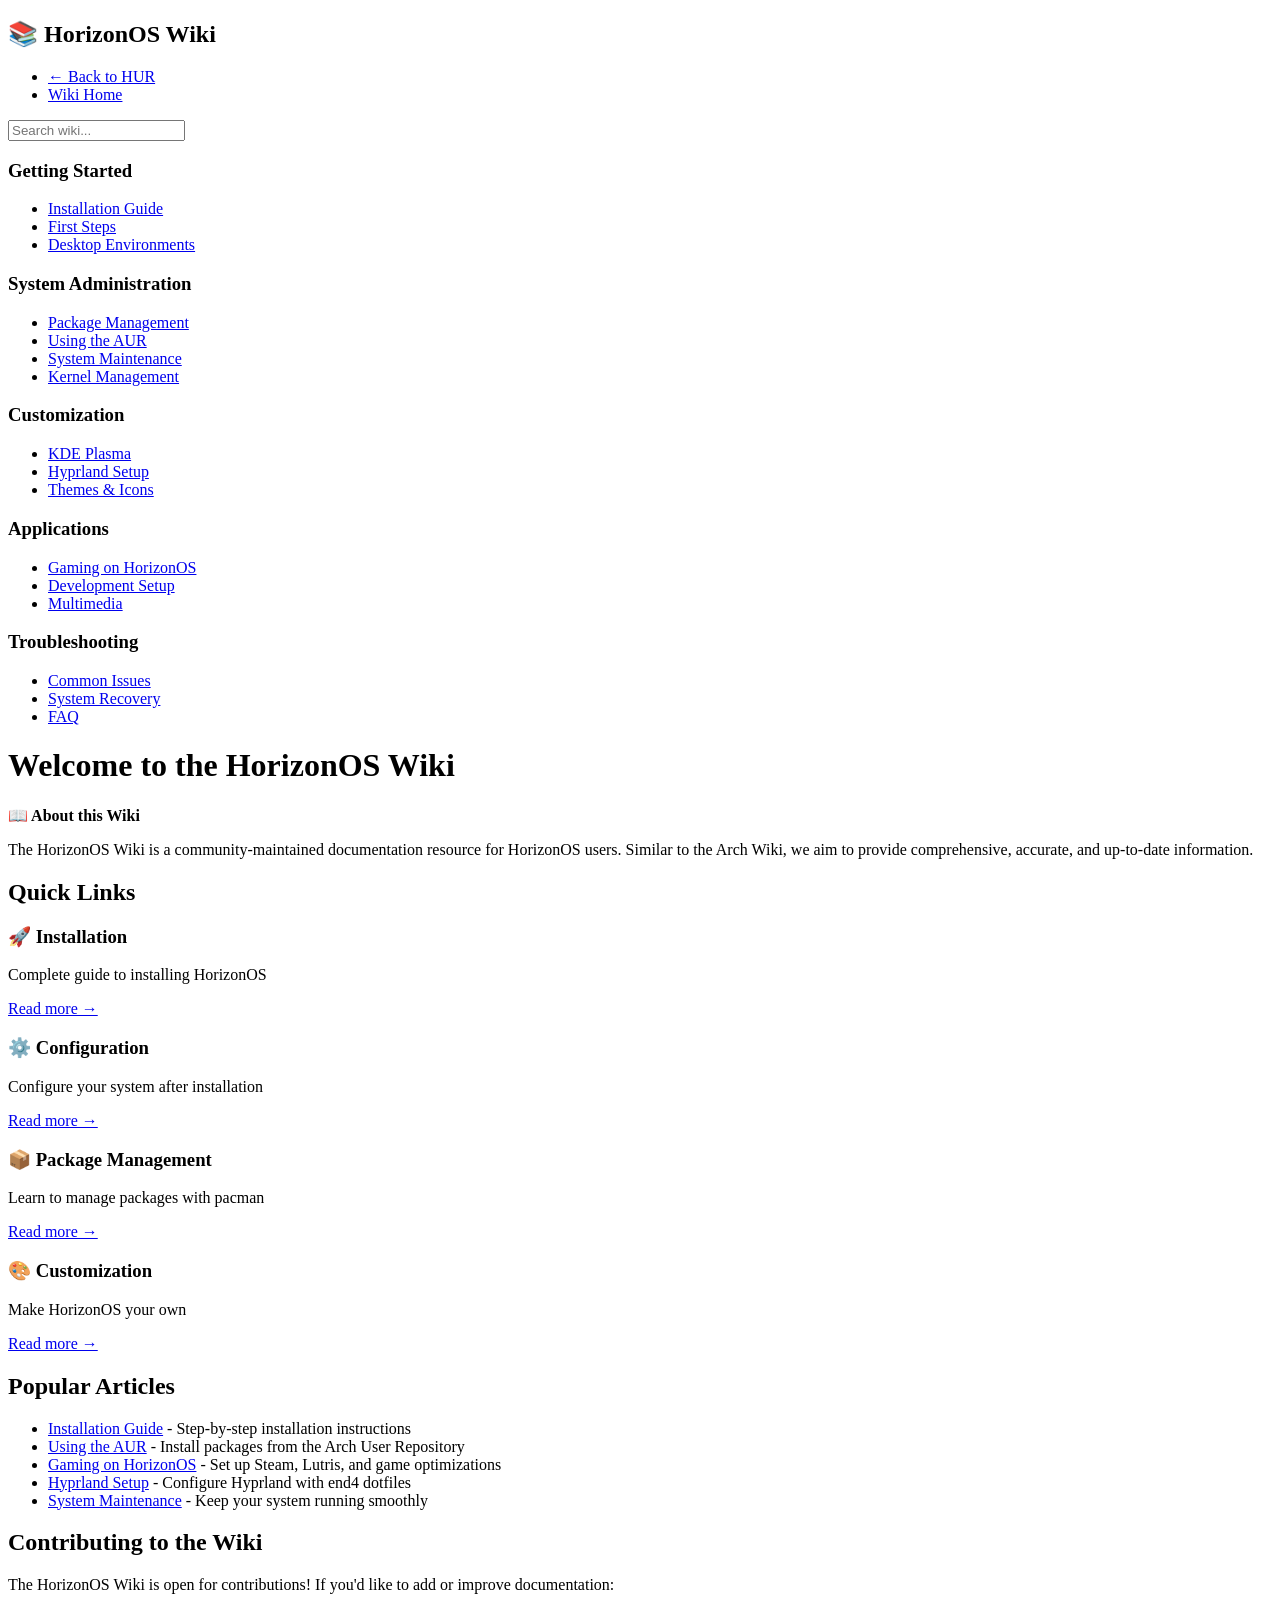
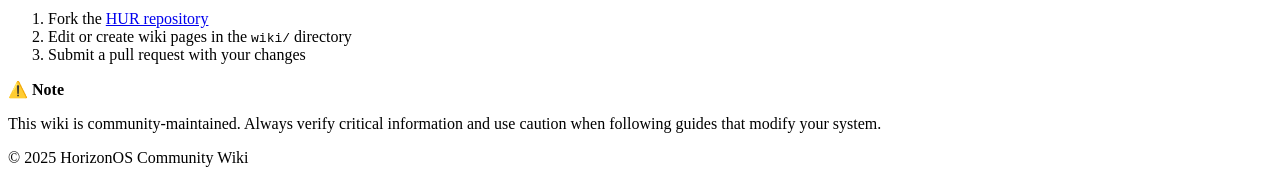
==== wiki/index.html @ 267eadcc "Create index.html" ====
<!DOCTYPE html>
<html lang="en">
<head>
    <meta charset="UTF-8">
    <meta name="viewport" content="width=device-width, initial-scale=1.0">
    <title>HorizonOS Wiki</title>
    <link rel="stylesheet" href="../assets/css/wiki.css">
</head>
<body>
    <nav class="navbar">
        <div class="container">
            <div class="nav-brand">
                <h1>📚 HorizonOS Wiki</h1>
            </div>
            <ul class="nav-menu">
                <li><a href="../index.html">← Back to HUR</a></li>
                <li><a href="index.html">Wiki Home</a></li>
            </ul>
        </div>
    </nav>

    <div class="wiki-container">
        <aside class="sidebar">
            <div class="search-box">
                <input type="text" id="wiki-search" placeholder="Search wiki...">
            </div>
            <nav class="wiki-nav">
                <h3>Getting Started</h3>
                <ul>
                    <li><a href="installation.html">Installation Guide</a></li>
                    <li><a href="first-steps.html">First Steps</a></li>
                    <li><a href="desktop-environments.html">Desktop Environments</a></li>
                </ul>

                <h3>System Administration</h3>
                <ul>
                    <li><a href="package-management.html">Package Management</a></li>
                    <li><a href="aur.html">Using the AUR</a></li>
                    <li><a href="system-maintenance.html">System Maintenance</a></li>
                    <li><a href="kernel-management.html">Kernel Management</a></li>
                </ul>

                <h3>Customization</h3>
                <ul>
                    <li><a href="plasma-customization.html">KDE Plasma</a></li>
                    <li><a href="hyprland-setup.html">Hyprland Setup</a></li>
                    <li><a href="themes.html">Themes & Icons</a></li>
                </ul>

                <h3>Applications</h3>
                <ul>
                    <li><a href="gaming.html">Gaming on HorizonOS</a></li>
                    <li><a href="development.html">Development Setup</a></li>
                    <li><a href="multimedia.html">Multimedia</a></li>
                </ul>

                <h3>Troubleshooting</h3>
                <ul>
                    <li><a href="common-issues.html">Common Issues</a></li>
                    <li><a href="recovery.html">System Recovery</a></li>
                    <li><a href="faq.html">FAQ</a></li>
                </ul>
            </nav>
        </aside>

        <main class="wiki-content">
            <h1>Welcome to the HorizonOS Wiki</h1>
            
            <div class="info-box">
                <strong>📖 About this Wiki</strong>
                <p>The HorizonOS Wiki is a community-maintained documentation resource for HorizonOS users. Similar to the Arch Wiki, we aim to provide comprehensive, accurate, and up-to-date information.</p>
            </div>

            <h2>Quick Links</h2>
            <div class="card-grid">
                <div class="wiki-card">
                    <h3>🚀 Installation</h3>
                    <p>Complete guide to installing HorizonOS</p>
                    <a href="installation.html">Read more →</a>
                </div>
                <div class="wiki-card">
                    <h3>⚙️ Configuration</h3>
                    <p>Configure your system after installation</p>
                    <a href="first-steps.html">Read more →</a>
                </div>
                <div class="wiki-card">
                    <h3>📦 Package Management</h3>
                    <p>Learn to manage packages with pacman</p>
                    <a href="package-management.html">Read more →</a>
                </div>
                <div class="wiki-card">
                    <h3>🎨 Customization</h3>
                    <p>Make HorizonOS your own</p>
                    <a href="plasma-customization.html">Read more →</a>
                </div>
            </div>

            <h2>Popular Articles</h2>
            <ul class="article-list">
                <li><a href="installation.html">Installation Guide</a> - Step-by-step installation instructions</li>
                <li><a href="aur.html">Using the AUR</a> - Install packages from the Arch User Repository</li>
                <li><a href="gaming.html">Gaming on HorizonOS</a> - Set up Steam, Lutris, and game optimizations</li>
                <li><a href="hyprland-setup.html">Hyprland Setup</a> - Configure Hyprland with end4 dotfiles</li>
                <li><a href="system-maintenance.html">System Maintenance</a> - Keep your system running smoothly</li>
            </ul>

            <h2>Contributing to the Wiki</h2>
            <p>The HorizonOS Wiki is open for contributions! If you'd like to add or improve documentation:</p>
            <ol>
                <li>Fork the <a href="https://github.com/Horizon-user-repository/hur">HUR repository</a></li>
                <li>Edit or create wiki pages in the <code>wiki/</code> directory</li>
                <li>Submit a pull request with your changes</li>
            </ol>

            <div class="warning-box">
                <strong>⚠️ Note</strong>
                <p>This wiki is community-maintained. Always verify critical information and use caution when following guides that modify your system.</p>
            </div>
        </main>
    </div>

    <footer>
        <div class="container">
            <p>&copy; 2025 HorizonOS Community Wiki</p>
        </div>
    </footer>
</body>
</html>
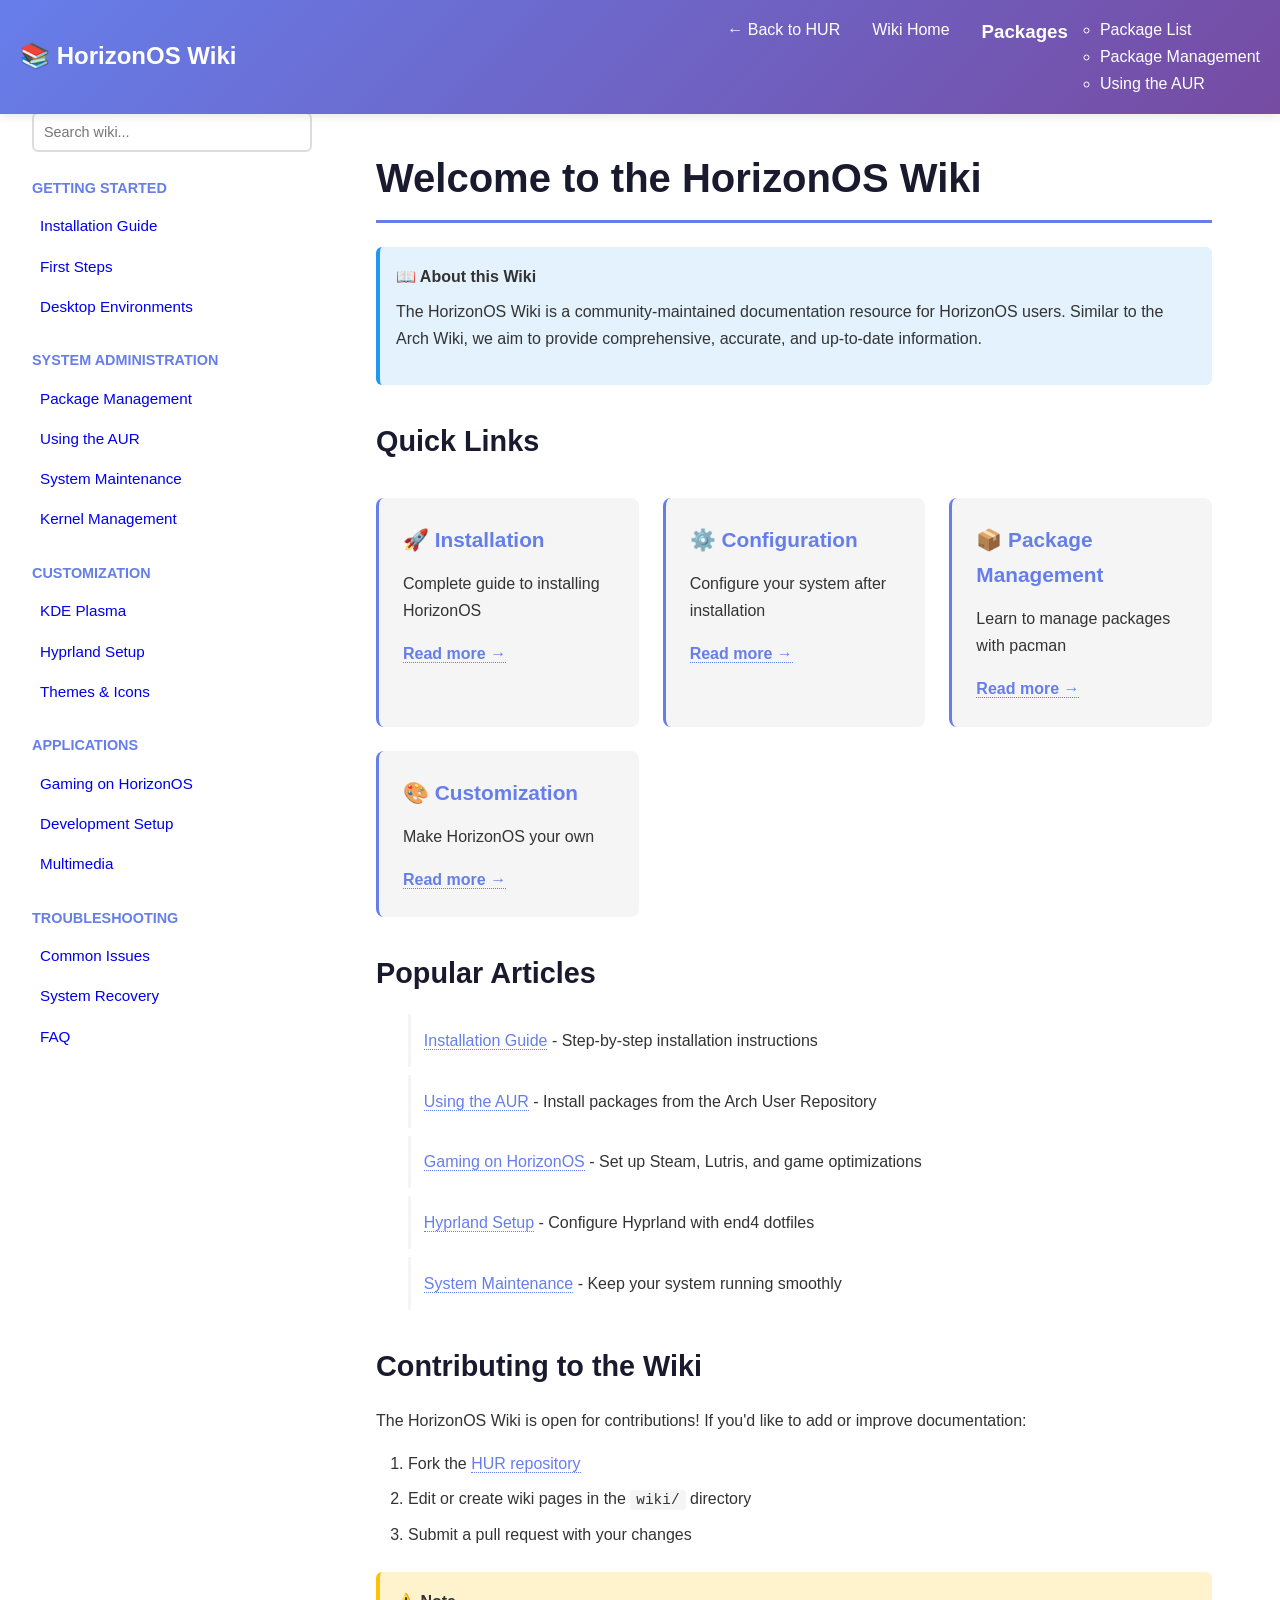
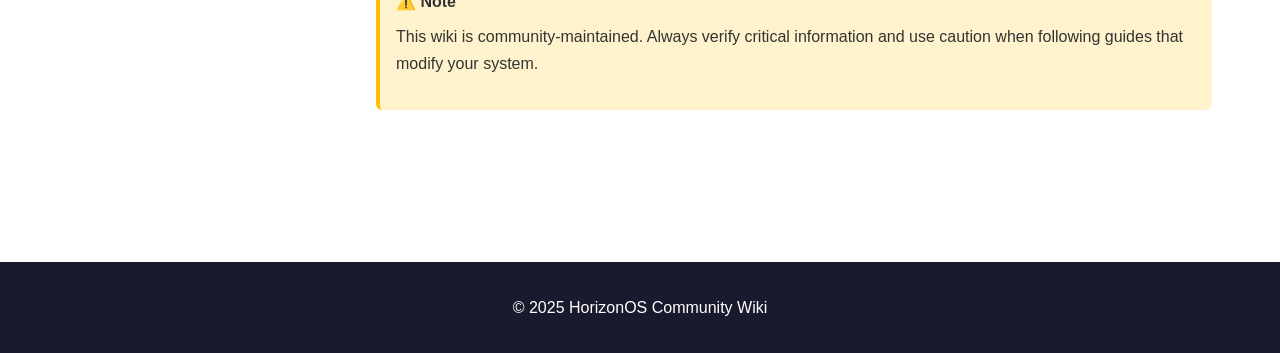
==== commit ad5ca937: "Update index.html" ====
--- a/wiki/index.html
+++ b/wiki/index.html
@@ -15,6 +15,12 @@
             <ul class="nav-menu">
                 <li><a href="../index.html">← Back to HUR</a></li>
                 <li><a href="index.html">Wiki Home</a></li>
+                <h3>Packages</h3>
+<ul>
+    <li><a href="packages.html">Package List</a></li>
+    <li><a href="package-management.html">Package Management</a></li>
+    <li><a href="aur.html">Using the AUR</a></li>
+</ul>
             </ul>
         </div>
     </nav>
--- a/assets/css/wiki.css
+++ b/assets/css/wiki.css
@@ -0,0 +1,262 @@
+* {
+    margin: 0;
+    padding: 0;
+    box-sizing: border-box;
+}
+
+:root {
+    --primary: #667eea;
+    --primary-dark: #764ba2;
+    --dark: #1a1a2e;
+    --light: #f5f5f5;
+}
+
+body {
+    font-family: -apple-system, BlinkMacSystemFont, 'Segoe UI', Roboto, sans-serif;
+    line-height: 1.7;
+    color: #333;
+    background: #fff;
+}
+
+.container {
+    max-width: 1400px;
+    margin: 0 auto;
+    padding: 0 20px;
+}
+
+/* Navbar */
+.navbar {
+    background: linear-gradient(135deg, var(--primary) 0%, var(--primary-dark) 100%);
+    color: white;
+    padding: 1rem 0;
+    position: fixed;
+    width: 100%;
+    top: 0;
+    z-index: 1000;
+    box-shadow: 0 2px 10px rgba(0,0,0,0.1);
+}
+
+.navbar .container {
+    display: flex;
+    justify-content: space-between;
+    align-items: center;
+}
+
+.nav-brand h1 {
+    font-size: 1.5rem;
+}
+
+.nav-menu {
+    display: flex;
+    list-style: none;
+    gap: 2rem;
+}
+
+.nav-menu a {
+    color: white;
+    text-decoration: none;
+    font-weight: 500;
+}
+
+/* Wiki Container */
+.wiki-container {
+    display: grid;
+    grid-template-columns: 280px 1fr;
+    gap: 2rem;
+    max-width: 1400px;
+    margin: 80px auto 0;
+    padding: 2rem;
+}
+
+/* Sidebar */
+.sidebar {
+    position: sticky;
+    top: 100px;
+    height: fit-content;
+}
+
+.search-box {
+    margin-bottom: 1.5rem;
+}
+
+.search-box input {
+    width: 100%;
+    padding: 10px;
+    border: 2px solid #ddd;
+    border-radius: 6px;
+    font-size: 0.9rem;
+}
+
+.search-box input:focus {
+    outline: none;
+    border-color: var(--primary);
+}
+
+.wiki-nav h3 {
+    color: var(--primary);
+    font-size: 0.9rem;
+    text-transform: uppercase;
+    margin-top: 1.5rem;
+    margin-bottom: 0.5rem;
+}
+
+.wiki-nav ul {
+    list-style: none;
+    margin-bottom: 1rem;
+}
+
+.wiki-nav ul li {
+    margin-bottom: 0.3rem;
+}
+
+.wiki-nav ul li a {
+    color: #6:24 PM666;
+text-decoration: none;
+font-size: 0.95rem;
+display: block;
+padding: 0.3rem 0.5rem;
+border-radius: 4px;
+transition: all 0.2s;
+}
+.wiki-nav ul li a:hover {
+background: var(--light);
+color: var(--primary);
+padding-left: 1rem;
+}
+/* Wiki Content */
+.wiki-content {
+max-width: 900px;
+background: white;
+padding: 2rem;
+}
+.wiki-content h1 {
+color: var(--dark);
+font-size: 2.5rem;
+margin-bottom: 1rem;
+border-bottom: 3px solid var(--primary);
+padding-bottom: 0.5rem;
+}
+.wiki-content h2 {
+color: var(--dark);
+font-size: 1.8rem;
+margin-top: 2rem;
+margin-bottom: 1rem;
+}
+.wiki-content h3 {
+color: var(--primary);
+font-size: 1.3rem;
+margin-top: 1.5rem;
+margin-bottom: 0.8rem;
+}
+.wiki-content p {
+margin-bottom: 1rem;
+}
+.wiki-content code {
+background: var(--light);
+padding: 2px 6px;
+border-radius: 3px;
+font-family: 'Courier New', monospace;
+font-size: 0.9em;
+}
+.wiki-content pre {
+background: var(--dark);
+color: #00ff00;
+padding: 1rem;
+border-radius: 6px;
+overflow-x: auto;
+margin: 1rem 0;
+}
+.wiki-content pre code {
+background: none;
+color: inherit;
+padding: 0;
+}
+.wiki-content ul, .wiki-content ol {
+margin-left: 2rem;
+margin-bottom: 1rem;
+}
+.wiki-content li {
+margin-bottom: 0.5rem;
+}
+.wiki-content a {
+color: var(--primary);
+text-decoration: none;
+border-bottom: 1px dotted var(--primary);
+}
+.wiki-content a:hover {
+border-bottom-style: solid;
+}
+/* Info Boxes */
+.info-box, .warning-box {
+padding: 1rem;
+border-radius: 6px;
+margin: 1.5rem 0;
+}
+.info-box {
+background: #e3f2fd;
+border-left: 4px solid #2196f3;
+}
+.warning-box {
+background: #fff3cd;
+border-left: 4px solid #ffc107;
+}
+.info-box strong, .warning-box strong {
+display: block;
+margin-bottom: 0.5rem;
+}
+/* Card Grid */
+.card-grid {
+display: grid;
+grid-template-columns: repeat(auto-fit, minmax(200px, 1fr));
+gap: 1.5rem;
+margin: 2rem 0;
+}
+.wiki-card {
+background: var(--light);
+padding: 1.5rem;
+border-radius: 8px;
+border-left: 3px solid var(--primary);
+transition: transform 0.3s;
+}
+.wiki-card:hover {
+transform: translateX(5px);
+}
+.wiki-card h3 {
+margin-top: 0;
+}
+.wiki-card a {
+color: var(--primary);
+font-weight: 600;
+}
+/* Article List */
+.article-list {
+list-style: none;
+margin-left: 0;
+}
+.article-list li {
+padding: 0.8rem;
+margin-bottom: 0.5rem;
+border-left: 3px solid var(--light);
+transition: all 0.3s;
+}
+.article-list li:hover {
+border-left-color: var(--primary);
+background: var(--light);
+}
+/* Footer */
+footer {
+background: var(--dark);
+color: white;
+padding: 2rem 0;
+text-align: center;
+margin-top: 4rem;
+}
+/* Responsive */
+@media (max-width: 968px) {
+.wiki-container {
+grid-template-columns: 1fr;
+}
+.sidebar {
+    position: relative;
+    top: 0;
+}
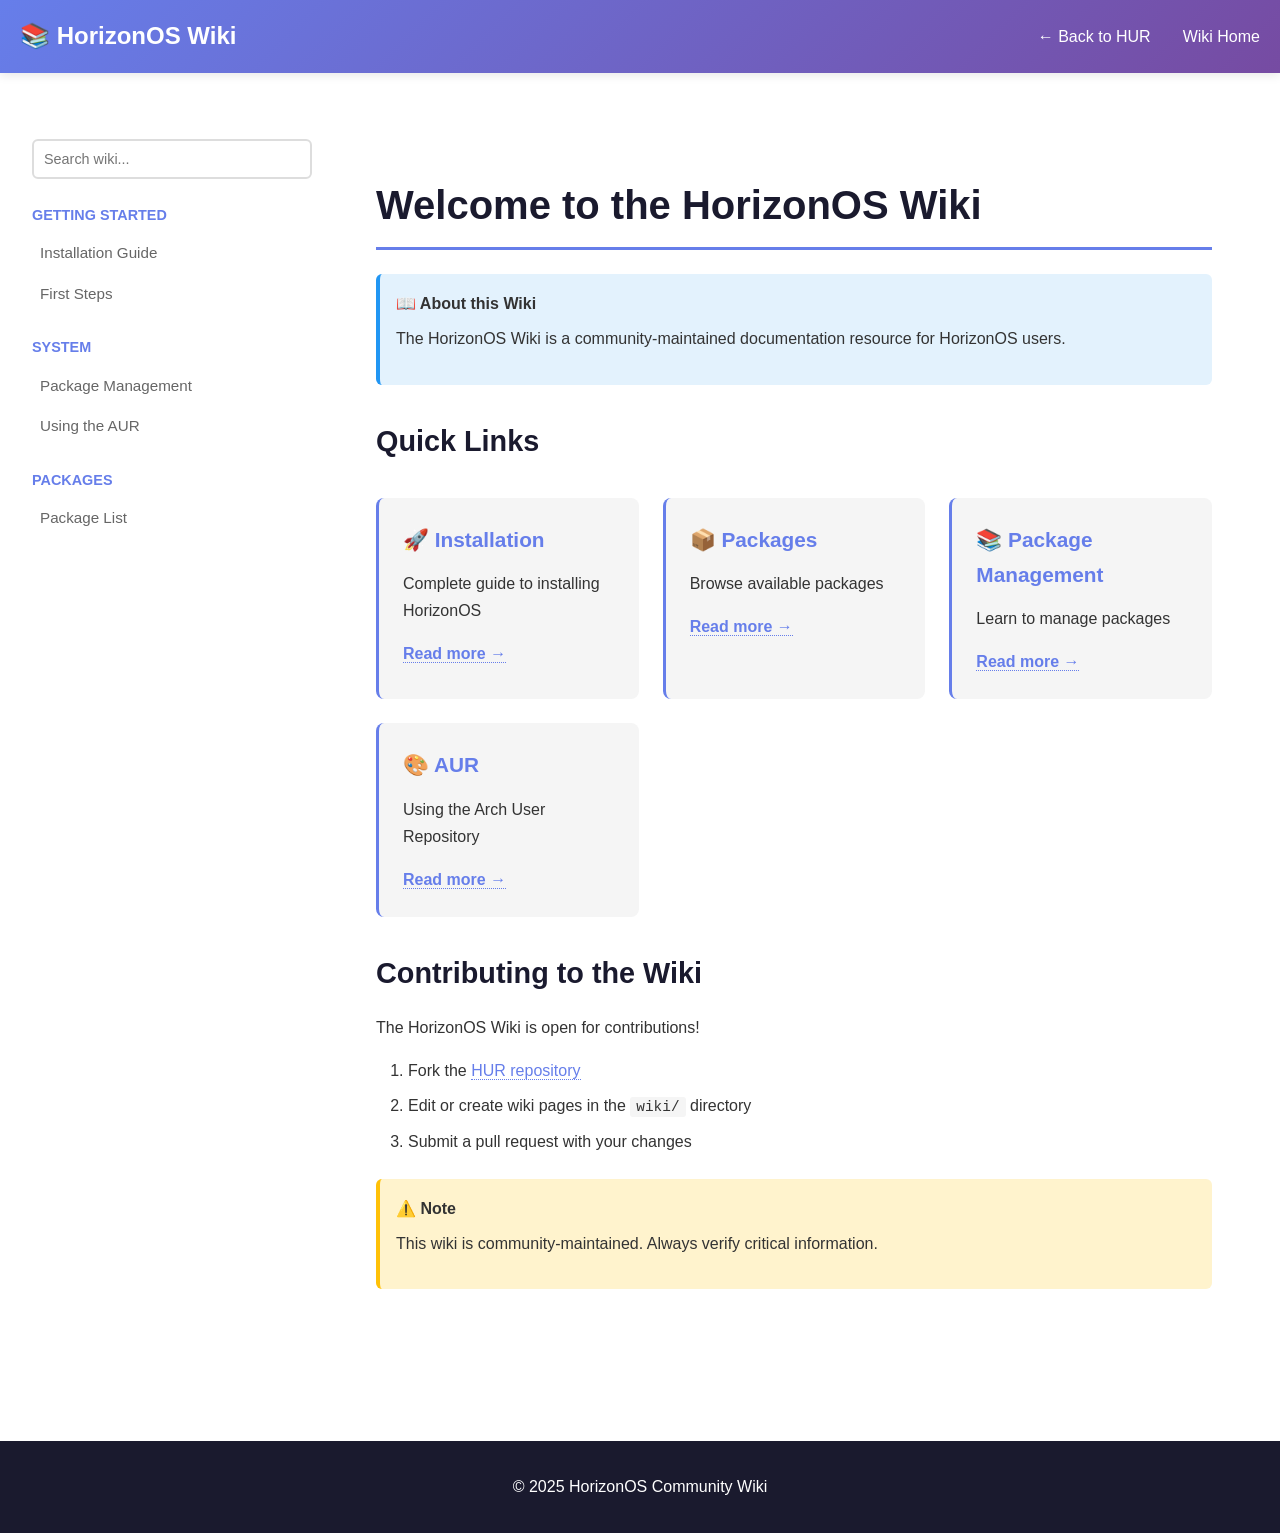
==== commit f2b66ec1: "Create index.html" ====
--- a/wiki/index.html
+++ b/wiki/index.html
@@ -1,3 +1,6 @@
+EOF
+4. Wiki Index (wiki/index.html)
+bashcat > wiki/index.html << 'EOF'
 <!DOCTYPE html>
 <html lang="en">
 <head>
@@ -15,12 +18,6 @@
             <ul class="nav-menu">
                 <li><a href="../index.html">← Back to HUR</a></li>
                 <li><a href="index.html">Wiki Home</a></li>
-                <h3>Packages</h3>
-<ul>
-    <li><a href="packages.html">Package List</a></li>
-    <li><a href="package-management.html">Package Management</a></li>
-    <li><a href="aur.html">Using the AUR</a></li>
-</ul>
             </ul>
         </div>
     </nav>
@@ -35,36 +32,17 @@
                 <ul>
                     <li><a href="installation.html">Installation Guide</a></li>
                     <li><a href="first-steps.html">First Steps</a></li>
-                    <li><a href="desktop-environments.html">Desktop Environments</a></li>
                 </ul>
 
-                <h3>System Administration</h3>
+                <h3>System</h3>
                 <ul>
                     <li><a href="package-management.html">Package Management</a></li>
                     <li><a href="aur.html">Using the AUR</a></li>
-                    <li><a href="system-maintenance.html">System Maintenance</a></li>
-                    <li><a href="kernel-management.html">Kernel Management</a></li>
                 </ul>
 
-                <h3>Customization</h3>
+                <h3>Packages</h3>
                 <ul>
-                    <li><a href="plasma-customization.html">KDE Plasma</a></li>
-                    <li><a href="hyprland-setup.html">Hyprland Setup</a></li>
-                    <li><a href="themes.html">Themes & Icons</a></li>
-                </ul>
-
-                <h3>Applications</h3>
-                <ul>
-                    <li><a href="gaming.html">Gaming on HorizonOS</a></li>
-                    <li><a href="development.html">Development Setup</a></li>
-                    <li><a href="multimedia.html">Multimedia</a></li>
-                </ul>
-
-                <h3>Troubleshooting</h3>
-                <ul>
-                    <li><a href="common-issues.html">Common Issues</a></li>
-                    <li><a href="recovery.html">System Recovery</a></li>
-                    <li><a href="faq.html">FAQ</a></li>
+                    <li><a href="packages.html">Package List</a></li>
                 </ul>
             </nav>
         </aside>
@@ -74,7 +52,7 @@
             
             <div class="info-box">
                 <strong>📖 About this Wiki</strong>
-                <p>The HorizonOS Wiki is a community-maintained documentation resource for HorizonOS users. Similar to the Arch Wiki, we aim to provide comprehensive, accurate, and up-to-date information.</p>
+                <p>The HorizonOS Wiki is a community-maintained documentation resource for HorizonOS users.</p>
             </div>
 
             <h2>Quick Links</h2>
@@ -85,33 +63,24 @@
                     <a href="installation.html">Read more →</a>
                 </div>
                 <div class="wiki-card">
-                    <h3>⚙️ Configuration</h3>
-                    <p>Configure your system after installation</p>
-                    <a href="first-steps.html">Read more →</a>
+                    <h3>📦 Packages</h3>
+                    <p>Browse available packages</p>
+                    <a href="packages.html">Read more →</a>
                 </div>
                 <div class="wiki-card">
-                    <h3>📦 Package Management</h3>
-                    <p>Learn to manage packages with pacman</p>
+                    <h3>📚 Package Management</h3>
+                    <p>Learn to manage packages</p>
                     <a href="package-management.html">Read more →</a>
                 </div>
                 <div class="wiki-card">
-                    <h3>🎨 Customization</h3>
-                    <p>Make HorizonOS your own</p>
-                    <a href="plasma-customization.html">Read more →</a>
+                    <h3>🎨 AUR</h3>
+                    <p>Using the Arch User Repository</p>
+                    <a href="aur.html">Read more →</a>
                 </div>
             </div>
 
-            <h2>Popular Articles</h2>
-            <ul class="article-list">
-                <li><a href="installation.html">Installation Guide</a> - Step-by-step installation instructions</li>
-                <li><a href="aur.html">Using the AUR</a> - Install packages from the Arch User Repository</li>
-                <li><a href="gaming.html">Gaming on HorizonOS</a> - Set up Steam, Lutris, and game optimizations</li>
-                <li><a href="hyprland-setup.html">Hyprland Setup</a> - Configure Hyprland with end4 dotfiles</li>
-                <li><a href="system-maintenance.html">System Maintenance</a> - Keep your system running smoothly</li>
-            </ul>
-
             <h2>Contributing to the Wiki</h2>
-            <p>The HorizonOS Wiki is open for contributions! If you'd like to add or improve documentation:</p>
+            <p>The HorizonOS Wiki is open for contributions!</p>
             <ol>
                 <li>Fork the <a href="https://github.com/Horizon-user-repository/hur">HUR repository</a></li>
                 <li>Edit or create wiki pages in the <code>wiki/</code> directory</li>
@@ -120,7 +89,7 @@
 
             <div class="warning-box">
                 <strong>⚠️ Note</strong>
-                <p>This wiki is community-maintained. Always verify critical information and use caution when following guides that modify your system.</p>
+                <p>This wiki is community-maintained. Always verify critical information.</p>
             </div>
         </main>
     </div>
--- a/assets/css/wiki.css
+++ b/assets/css/wiki.css
@@ -110,153 +110,182 @@
 }
 
 .wiki-nav ul li a {
-    color: #6:24 PM666;
-text-decoration: none;
-font-size: 0.95rem;
-display: block;
-padding: 0.3rem 0.5rem;
-border-radius: 4px;
-transition: all 0.2s;
-}
+    color: #666;
+    text-decoration: none;
+    font-size: 0.95rem;
+    display: block;
+    padding: 0.3rem 0.5rem;
+    border-radius: 4px;
+    transition: all 0.2s;
+}
+
 .wiki-nav ul li a:hover {
-background: var(--light);
-color: var(--primary);
-padding-left: 1rem;
-}
+    background: var(--light);
+    color: var(--primary);
+    padding-left: 1rem;
+}
+
 /* Wiki Content */
 .wiki-content {
-max-width: 900px;
-background: white;
-padding: 2rem;
-}
+    max-width: 900px;
+    background: white;
+    padding: 2rem;
+}
+
 .wiki-content h1 {
-color: var(--dark);
-font-size: 2.5rem;
-margin-bottom: 1rem;
-border-bottom: 3px solid var(--primary);
-padding-bottom: 0.5rem;
-}
+    color: var(--dark);
+    font-size: 2.5rem;
+    margin-bottom: 1rem;
+    border-bottom: 3px solid var(--primary);
+    padding-bottom: 0.5rem;
+}
+
 .wiki-content h2 {
-color: var(--dark);
-font-size: 1.8rem;
-margin-top: 2rem;
-margin-bottom: 1rem;
-}
+    color: var(--dark);
+    font-size: 1.8rem;
+    margin-top: 2rem;
+    margin-bottom: 1rem;
+}
+
 .wiki-content h3 {
-color: var(--primary);
-font-size: 1.3rem;
-margin-top: 1.5rem;
-margin-bottom: 0.8rem;
-}
+    color: var(--primary);
+    font-size: 1.3rem;
+    margin-top: 1.5rem;
+    margin-bottom: 0.8rem;
+}
+
 .wiki-content p {
-margin-bottom: 1rem;
-}
+    margin-bottom: 1rem;
+}
+
 .wiki-content code {
-background: var(--light);
-padding: 2px 6px;
-border-radius: 3px;
-font-family: 'Courier New', monospace;
-font-size: 0.9em;
-}
+    background: var(--light);
+    padding: 2px 6px;
+    border-radius: 3px;
+    font-family: 'Courier New', monospace;
+    font-size: 0.9em;
+}
+
 .wiki-content pre {
-background: var(--dark);
-color: #00ff00;
-padding: 1rem;
-border-radius: 6px;
-overflow-x: auto;
-margin: 1rem 0;
-}
+    background: var(--dark);
+    color: #00ff00;
+    padding: 1rem;
+    border-radius: 6px;
+    overflow-x: auto;
+    margin: 1rem 0;
+}
+
 .wiki-content pre code {
-background: none;
-color: inherit;
-padding: 0;
-}
+    background: none;
+    color: inherit;
+    padding: 0;
+}
+
 .wiki-content ul, .wiki-content ol {
-margin-left: 2rem;
-margin-bottom: 1rem;
-}
+    margin-left: 2rem;
+    margin-bottom: 1rem;
+}
+
 .wiki-content li {
-margin-bottom: 0.5rem;
-}
+    margin-bottom: 0.5rem;
+}
+
 .wiki-content a {
-color: var(--primary);
-text-decoration: none;
-border-bottom: 1px dotted var(--primary);
-}
+    color: var(--primary);
+    text-decoration: none;
+    border-bottom: 1px dotted var(--primary);
+}
+
 .wiki-content a:hover {
-border-bottom-style: solid;
-}
+    border-bottom-style: solid;
+}
+
 /* Info Boxes */
 .info-box, .warning-box {
-padding: 1rem;
-border-radius: 6px;
-margin: 1.5rem 0;
-}
+    padding: 1rem;
+    border-radius: 6px;
+    margin: 1.5rem 0;
+}
+
 .info-box {
-background: #e3f2fd;
-border-left: 4px solid #2196f3;
-}
+    background: #e3f2fd;
+    border-left: 4px solid #2196f3;
+}
+
 .warning-box {
-background: #fff3cd;
-border-left: 4px solid #ffc107;
-}
+    background: #fff3cd;
+    border-left: 4px solid #ffc107;
+}
+
 .info-box strong, .warning-box strong {
-display: block;
-margin-bottom: 0.5rem;
-}
+    display: block;
+    margin-bottom: 0.5rem;
+}
+
 /* Card Grid */
 .card-grid {
-display: grid;
-grid-template-columns: repeat(auto-fit, minmax(200px, 1fr));
-gap: 1.5rem;
-margin: 2rem 0;
-}
+    display: grid;
+    grid-template-columns: repeat(auto-fit, minmax(200px, 1fr));
+    gap: 1.5rem;
+    margin: 2rem 0;
+}
+
 .wiki-card {
-background: var(--light);
-padding: 1.5rem;
-border-radius: 8px;
-border-left: 3px solid var(--primary);
-transition: transform 0.3s;
-}
+    background: var(--light);
+    padding: 1.5rem;
+    border-radius: 8px;
+    border-left: 3px solid var(--primary);
+    transition: transform 0.3s;
+}
+
 .wiki-card:hover {
-transform: translateX(5px);
-}
+    transform: translateX(5px);
+}
+
 .wiki-card h3 {
-margin-top: 0;
-}
+    margin-top: 0;
+}
+
 .wiki-card a {
-color: var(--primary);
-font-weight: 600;
-}
+    color: var(--primary);
+    font-weight: 600;
+}
+
 /* Article List */
 .article-list {
-list-style: none;
-margin-left: 0;
-}
+    list-style: none;
+    margin-left: 0;
+}
+
 .article-list li {
-padding: 0.8rem;
-margin-bottom: 0.5rem;
-border-left: 3px solid var(--light);
-transition: all 0.3s;
-}
+    padding: 0.8rem;
+    margin-bottom: 0.5rem;
+    border-left: 3px solid var(--light);
+    transition: all 0.3s;
+}
+
 .article-list li:hover {
-border-left-color: var(--primary);
-background: var(--light);
-}
+    border-left-color: var(--primary);
+    background: var(--light);
+}
+
 /* Footer */
 footer {
-background: var(--dark);
-color: white;
-padding: 2rem 0;
-text-align: center;
-margin-top: 4rem;
-}
+    background: var(--dark);
+    color: white;
+    padding: 2rem 0;
+    text-align: center;
+    margin-top: 4rem;
+}
+
 /* Responsive */
 @media (max-width: 968px) {
-.wiki-container {
-grid-template-columns: 1fr;
-}
-.sidebar {
-    position: relative;
-    top: 0;
-}
+    .wiki-container {
+        grid-template-columns: 1fr;
+    }
+    
+    .sidebar {
+        position: relative;
+        top: 0;
+    }
+}
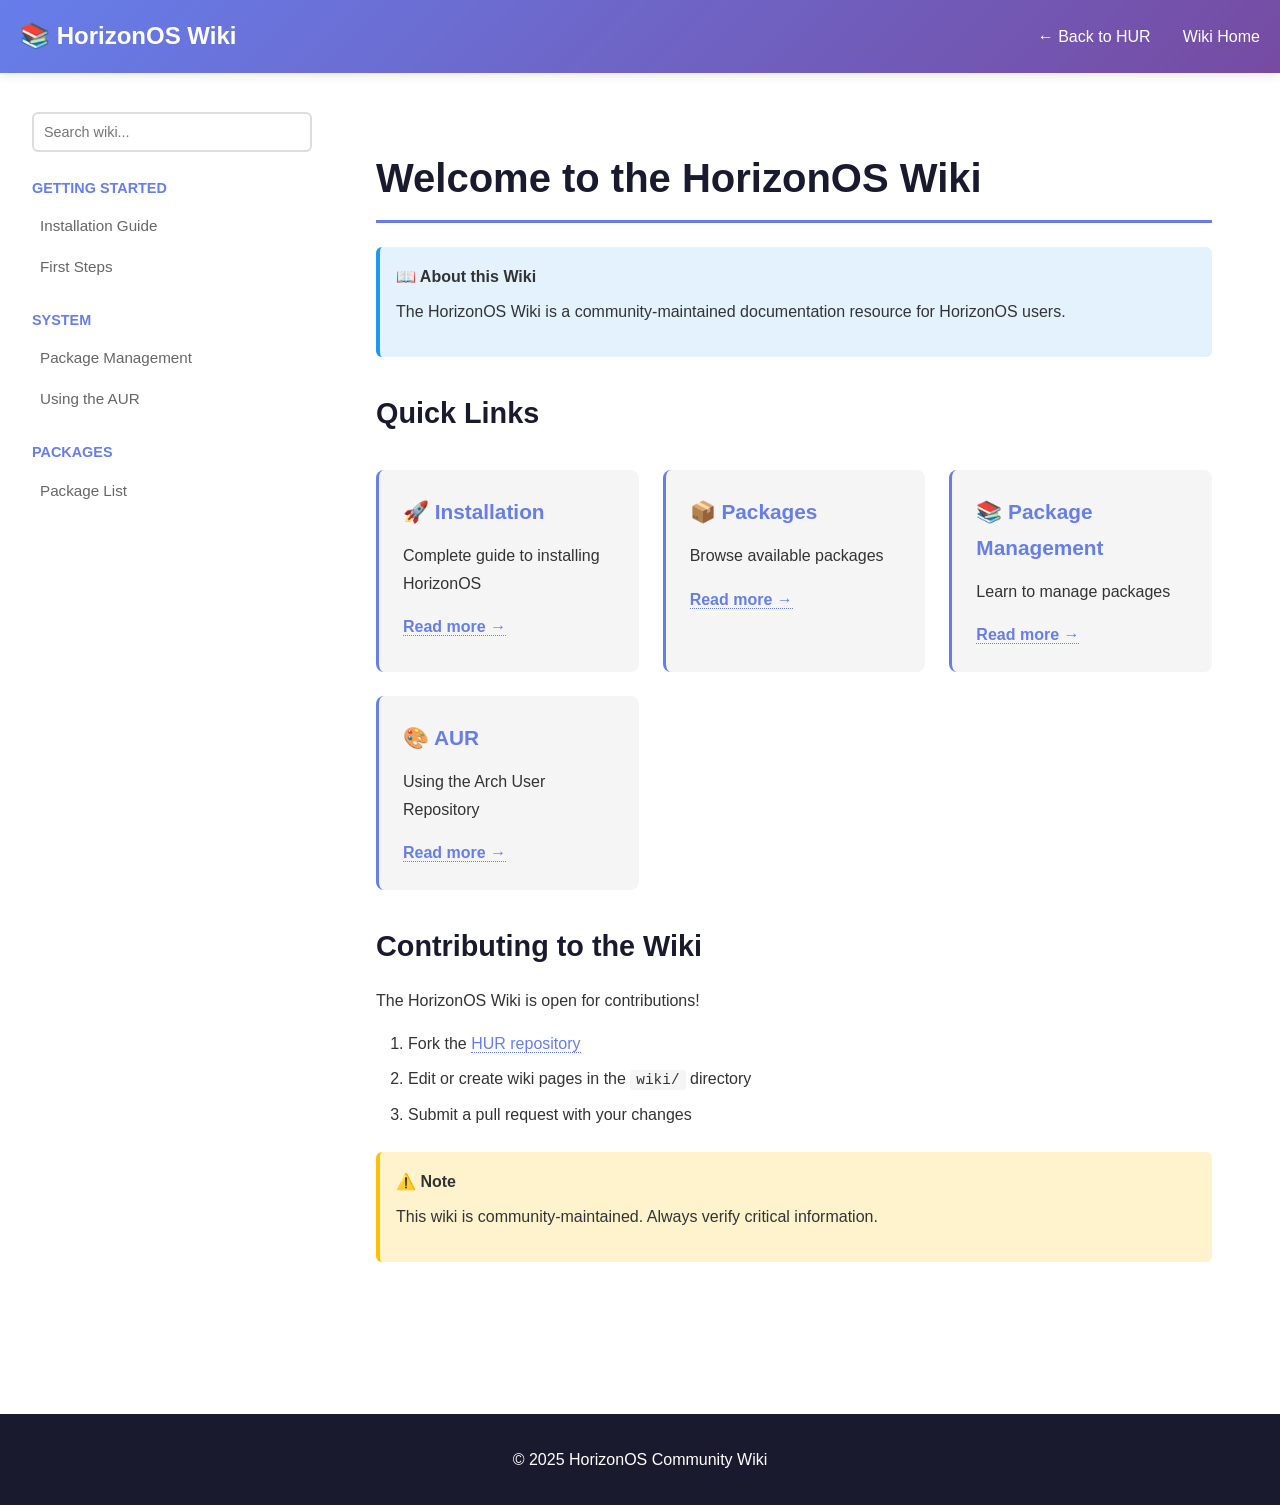
==== commit 801d2aa8: "Update index.html" ====
--- a/wiki/index.html
+++ b/wiki/index.html
@@ -1,6 +1,3 @@
-EOF
-4. Wiki Index (wiki/index.html)
-bashcat > wiki/index.html << 'EOF'
 <!DOCTYPE html>
 <html lang="en">
 <head>
